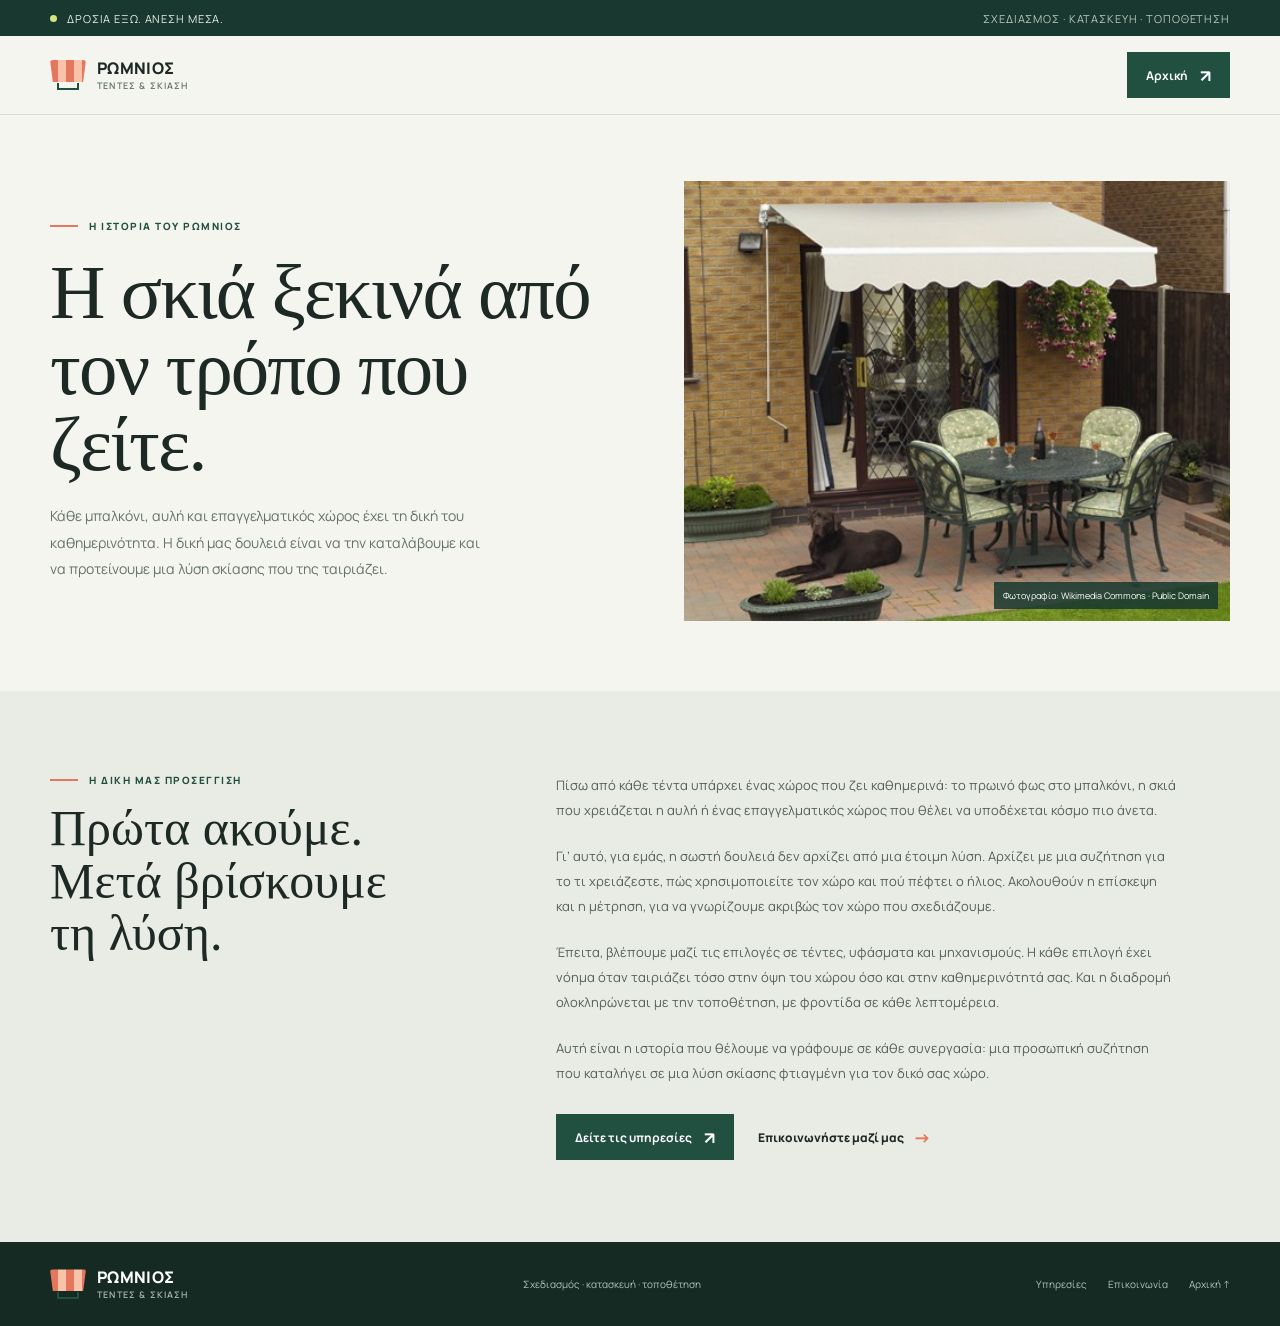
==== about.html @ ccb8da4e "commit" ====
<!doctype html>
<html lang="el">
<head>
  <meta charset="utf-8">
  <meta name="viewport" content="width=device-width, initial-scale=1">
  <meta name="theme-color" content="#f4f5ef">
  <meta name="description" content="Η ιστορία και η προσέγγιση του ΡΩΜΝΙΟΣ στις τέντες και τις λύσεις σκίασης.">
  <title>Η ιστορία μας | ΡΩΜΝΙΟΣ Τέντες &amp; Σκίαση</title>
  <link rel="preconnect" href="https://fonts.googleapis.com">
  <link rel="preconnect" href="https://fonts.gstatic.com" crossorigin>
  <link href="https://fonts.googleapis.com/css2?family=DM+Sans:wght@400;500;600;700&family=Manrope:wght@400;500;600;700;800&display=swap" rel="stylesheet">
  <link rel="stylesheet" href="style.css">
</head>
<body>
  <div class="topline">
    <div class="wrap topline-inner">
      <span class="topline-note">Δροσιά έξω. Άνεση μέσα.</span>
      <span>Σχεδιασμός · κατασκευή · τοποθέτηση</span>
    </div>
  </div>
  <header class="header">
    <div class="wrap nav">
      <a class="brand" href="index.html#arxi" aria-label="Σκιά, επιστροφή στην αρχική">
        <span class="brand-mark" aria-hidden="true"></span>
        <span class="brand-name">ΡΩΜΝΙΟΣ<small>ΤΕΝΤΕΣ &amp; ΣΚΙΑΣΗ</small></span>
      </a>
      <a class="nav-cta" href="index.html">Αρχική <span class="button-arrow" aria-hidden="true">↗</span></a>
    </div>
  </header>

  <main>
    <section class="story-hero">
      <div class="wrap story-hero-grid">
        <div class="story-intro">
          <div class="eyebrow">Η ιστορία του ΡΩΜΝΙΟΣ</div>
          <h1>Η σκιά ξεκινά από τον τρόπο που ζείτε.</h1>
          <p class="story-lead">Κάθε μπαλκόνι, αυλή και επαγγελματικός χώρος έχει τη δική του καθημερινότητα. Η δική μας δουλειά είναι να την καταλάβουμε και να προτείνουμε μια λύση σκίασης που της ταιριάζει.</p>
        </div>
        <figure class="story-visual">
          <img class="story-image" src="awning-patio.jpg" alt="Λευκή υφασμάτινη τέντα σκιάζει μια αυλή με τραπέζι και καθίσματα" fetchpriority="high">
          <figcaption class="story-photo-credit"><a href="https://commons.wikimedia.org/wiki/File:Ivoryawningl.jpg" target="_blank" rel="noopener noreferrer">Φωτογραφία: Wikimedia Commons · Public Domain</a></figcaption>
        </figure>
      </div>
    </section>

    <section class="story-body">
      <div class="wrap story-body-grid">
        <div class="story-heading">
          <div class="eyebrow">Η δική μας προσέγγιση</div>
          <h2>Πρώτα ακούμε. Μετά βρίσκουμε τη λύση.</h2>
        </div>
        <div class="story-copy">
          <p>Πίσω από κάθε τέντα υπάρχει ένας χώρος που ζει καθημερινά: το πρωινό φως στο μπαλκόνι, η σκιά που χρειάζεται η αυλή ή ένας επαγγελματικός χώρος που θέλει να υποδέχεται κόσμο πιο άνετα.</p>
          <p>Γι’ αυτό, για εμάς, η σωστή δουλειά δεν αρχίζει από μια έτοιμη λύση. Αρχίζει με μια συζήτηση για το τι χρειάζεστε, πώς χρησιμοποιείτε τον χώρο και πού πέφτει ο ήλιος. Ακολουθούν η επίσκεψη και η μέτρηση, για να γνωρίζουμε ακριβώς τον χώρο που σχεδιάζουμε.</p>
          <p>Έπειτα, βλέπουμε μαζί τις επιλογές σε τέντες, υφάσματα και μηχανισμούς. Η κάθε επιλογή έχει νόημα όταν ταιριάζει τόσο στην όψη του χώρου όσο και στην καθημερινότητά σας. Και η διαδρομή ολοκληρώνεται με την τοποθέτηση, με φροντίδα σε κάθε λεπτομέρεια.</p>
          <p>Αυτή είναι η ιστορία που θέλουμε να γράφουμε σε κάθε συνεργασία: μια προσωπική συζήτηση που καταλήγει σε μια λύση σκίασης φτιαγμένη για τον δικό σας χώρο.</p>
          <div class="story-actions">
            <a class="button" href="index.html#ypiresies">Δείτε τις υπηρεσίες <span class="button-arrow" aria-hidden="true">↗</span></a>
            <a class="text-link" href="index.html#epikoinonia">Επικοινωνήστε μαζί μας <span aria-hidden="true">→</span></a>
          </div>
        </div>
      </div>
    </section>
  </main>

  <footer class="footer">
    <div class="wrap footer-inner">
      <a class="brand" href="index.html#arxi" aria-label="Σκιά, επιστροφή στην αρχική">
        <span class="brand-mark" aria-hidden="true"></span>
        <span class="brand-name">ΡΩΜΝΙΟΣ<small>ΤΕΝΤΕΣ &amp; ΣΚΙΑΣΗ</small></span>
      </a>
      <span>Σχεδιασμός · κατασκευή · τοποθέτηση</span>
      <div class="footer-links"><a href="index.html#ypiresies">Υπηρεσίες</a><a href="index.html#epikoinonia">Επικοινωνία</a><a href="index.html#arxi">Αρχική ↑</a></div>
    </div>
  </footer>
</body>
</html>
---- style.css ----
:root {
      color-scheme: light;
      --ink: #1d2925;
      --muted: #65716a;
      --paper: #f4f5ef;
      --white: #fffefa;
      --green: #214f40;
      --green-dark: #19382f;
      --lime: #d3e67e;
      --coral: #e4775d;
      --line: #d9ded5;
      --serif: Georgia, "Times New Roman", serif;
      --sans: "Manrope", "DM Sans", sans-serif;
    }

    *, *::before, *::after { box-sizing: border-box; }
    html { scroll-behavior: smooth; }
    body {
      margin: 0;
      background: var(--paper);
      color: var(--ink);
      font-family: var(--sans);
      -webkit-font-smoothing: antialiased;
    }
    a { color: inherit; text-decoration: none; }
    button, input, select, textarea { font: inherit; }
    button, a { -webkit-tap-highlight-color: transparent; }
    img { display: block; max-width: 100%; }
    .wrap { width: min(1180px, calc(100% - 64px)); margin-inline: auto; }

    .topline {
      background: var(--green-dark);
      color: #e9eee7;
      font-size: 11px;
      letter-spacing: .08em;
      text-transform: uppercase;
    }
    .topline-inner { min-height: 36px; display: flex; align-items: center; justify-content: space-between; gap: 16px; }
    .topline-note { display: flex; align-items: center; gap: 10px; }
    .topline-note::before { content: ""; width: 7px; height: 7px; border-radius: 50%; background: var(--lime); }
    .topline span:last-child { color: #b7c8bc; }

    .header { border-bottom: 1px solid var(--line); }
    .nav { min-height: 78px; display: flex; align-items: center; justify-content: space-between; gap: 32px; }
    .brand { display: inline-flex; align-items: center; gap: 11px; flex: 0 0 auto; }
    .brand-mark { width: 36px; height: 30px; position: relative; display: inline-block; }
    .brand-mark::before {
      content: ""; position: absolute; inset: 0 0 8px; border-radius: 3px 3px 0 0;
      background: repeating-linear-gradient(90deg, var(--coral) 0 8px, #f8c3a9 8px 16px);
      clip-path: polygon(0 0, 100% 0, 92% 100%, 8% 100%);
    }
    .brand-mark::after { content: ""; position: absolute; bottom: 0; left: 7px; right: 7px; height: 7px; border: 2px solid var(--green); border-top: 0; }
    .brand-name { font-size: 16px; line-height: 1; font-weight: 800; letter-spacing: .02em; }
    .brand-name small { display: block; margin-top: 5px; font-size: 9px; font-weight: 600; letter-spacing: .13em; color: var(--muted); }
    .nav-links { display: flex; align-items: center; gap: 32px; font-size: 12px; font-weight: 700; }
    .nav-links a:not(.nav-cta) { transition: color .2s ease; }
    .nav-links a:not(.nav-cta):hover { color: var(--coral); }
    .nav-cta, .button {
      min-height: 46px; display: inline-flex; align-items: center; justify-content: center; gap: 12px;
      padding: 0 19px; border: 0; background: var(--green); color: white; font-size: 12px; font-weight: 700;
      transition: background .2s ease, transform .2s ease;
    }
    .nav-cta:hover, .button:hover { background: var(--green-dark); transform: translateY(-2px); }
    .button-arrow { font-size: 17px; line-height: 1; }
    .menu-toggle { display: none; width: 44px; height: 44px; border: 1px solid var(--line); background: transparent; color: var(--ink); cursor: pointer; }

    .hero { padding: 66px 0 58px; overflow: hidden; }
    .hero-grid { display: grid; grid-template-columns: .92fr 1.08fr; align-items: center; gap: clamp(42px, 7vw, 94px); }
    .eyebrow { display: flex; align-items: center; gap: 11px; color: var(--green); font-size: 10px; line-height: 1.4; font-weight: 800; letter-spacing: .15em; text-transform: uppercase; }
    .eyebrow::before { content: ""; width: 28px; height: 2px; background: var(--coral); }
    h1, h2, h3, p { margin-top: 0; }
    h1 { max-width: 570px; margin: 22px 0 20px; font-family: var(--serif); font-size: clamp(48px, 6vw, 78px); line-height: .99; font-weight: 400; letter-spacing: -.025em; }
    h1 em { color: var(--green); font-weight: 400; }
    .hero-copy { max-width: 430px; margin-bottom: 28px; color: var(--muted); font-size: 14px; line-height: 1.9; }
    .hero-actions { display: flex; align-items: center; gap: 23px; flex-wrap: wrap; }
    .text-link { display: inline-flex; align-items: center; gap: 9px; font-size: 12px; font-weight: 800; }
    .text-link span { color: var(--coral); font-size: 18px; transition: transform .2s ease; }
    .text-link:hover span { transform: translateX(4px); }
    .hero-note { display: flex; gap: 11px; align-items: center; margin-top: 35px; color: var(--muted); font-size: 10px; line-height: 1.5; }
    .hero-note strong { color: var(--ink); font-size: 11px; }
    .hero-note-mark { width: 30px; height: 30px; display: grid; place-items: center; background: var(--lime); color: var(--green-dark); font-size: 16px; }
    .hero-visual { position: relative; min-width: 0; }
    .hero-photo { width: 100%; height: clamp(390px, 48vw, 570px); object-fit: cover; object-position: center; }
    .hero-stamp {
      position: absolute; top: 28px; left: -28px; width: 98px; height: 98px; display: grid; place-items: center;
      border: 1px solid rgba(255,255,255,.55); border-radius: 50%; background: var(--lime); color: var(--green-dark);
      text-align: center; font-size: 9px; line-height: 1.5; font-weight: 800; letter-spacing: .1em; transform: rotate(-10deg);
    }
    .photo-caption { position: absolute; bottom: 18px; left: 18px; background: var(--white); padding: 12px 15px; font-size: 10px; font-weight: 700; }
    .photo-caption span { color: var(--coral); margin-right: 7px; }
    .image-credit, .story-photo-credit { position: absolute; right: 12px; bottom: 12px; max-width: calc(100% - 24px); padding: 7px 9px; background: rgba(25, 56, 47, .86); color: white; font-size: 9px; line-height: 1.5; }
    .image-credit a, .story-photo-credit a { color: inherit; }
    .image-credit a:hover, .story-photo-credit a:hover { text-decoration: underline; }

    .service-ribbon { background: var(--green); color: white; }
    .ribbon-grid { display: grid; grid-template-columns: repeat(3, 1fr); }
    .ribbon-item { min-height: 91px; display: flex; align-items: center; gap: 16px; padding: 18px 28px; border-right: 1px solid rgba(255,255,255,.18); }
    .ribbon-item:first-child { padding-left: 0; }
    .ribbon-item:last-child { border-right: 0; }
    .ribbon-number { color: var(--lime); font-family: var(--serif); font-size: 24px; }
    .ribbon-item strong { display: block; font-size: 12px; }
    .ribbon-item small { display: block; margin-top: 4px; color: #c1d0c8; font-size: 10px; }

    .section { padding: 104px 0; }
    .section-heading { display: flex; align-items: end; justify-content: space-between; gap: 30px; margin-bottom: 42px; }
    .section-heading h2 { max-width: 540px; margin: 14px 0 0; font-family: var(--serif); font-size: clamp(38px, 4vw, 54px); line-height: 1.04; font-weight: 400; letter-spacing: -.02em; }
    .section-intro { max-width: 340px; margin: 0 0 3px; color: var(--muted); font-size: 12px; line-height: 1.8; }
    .services-list { display: grid; grid-template-columns: repeat(2, 1fr); border-top: 1px solid var(--line); }
    .service { min-height: 218px; padding: 24px 28px 22px 0; border-bottom: 1px solid var(--line); }
    .service + .service { padding-left: 28px; border-left: 1px solid var(--line); }
    .service-number { color: var(--coral); font-family: var(--serif); font-size: 15px; }
    .service h3 { margin: 33px 0 10px; font-size: 17px; line-height: 1.3; }
    .service p { max-width: 295px; margin: 0; color: var(--muted); font-size: 11px; line-height: 1.8; }

    .about-section { padding: 88px 0; border-top: 1px solid var(--line); border-bottom: 1px solid var(--line); background: #e9ece4; }
    .about-grid { display: grid; grid-template-columns: 1fr 1fr; gap: clamp(40px, 8vw, 110px); align-items: center; }
    .about-heading h2 { max-width: 500px; margin: 17px 0 0; font-family: var(--serif); font-size: clamp(38px, 4.3vw, 56px); line-height: 1.04; font-weight: 400; letter-spacing: -.02em; }
    .about-copy p { max-width: 480px; color: var(--muted); font-size: 12px; line-height: 1.9; }
    .about-copy p:last-of-type { margin-bottom: 23px; }

    .story-hero { padding: 66px 0 0; }
    .story-hero-grid { display: grid; grid-template-columns: 1fr 1fr; align-items: center; gap: clamp(40px, 7vw, 88px); }
    .story-intro h1 { max-width: 580px; }
    .story-lead { max-width: 440px; margin: 0; color: var(--muted); font-size: 14px; line-height: 1.9; }
    .story-visual { position: relative; margin: 0; }
    .story-image { width: 100%; height: 440px; object-fit: cover; }
    .story-body { margin-top: 70px; padding: 82px 0; background: #e9ece4; }
    .story-body-grid { display: grid; grid-template-columns: .75fr 1.25fr; gap: clamp(40px, 8vw, 112px); }
    .story-heading h2 { max-width: 340px; margin: 15px 0 0; font-family: var(--serif); font-size: clamp(36px, 4vw, 50px); line-height: 1.05; font-weight: 400; }
    .story-copy { max-width: 620px; }
    .story-copy p { margin-bottom: 20px; color: #536159; font-size: 13px; line-height: 1.95; }
    .story-actions { display: flex; flex-wrap: wrap; align-items: center; gap: 24px; margin-top: 28px; }

    .feature { display: grid; grid-template-columns: 1fr; background: #e5e9df; }
    .feature-copy { display: flex; flex-direction: column; justify-content: center; align-items: flex-start; padding: clamp(40px, 7vw, 88px); }
    .feature-copy h2 { max-width: 460px; margin: 17px 0; font-family: var(--serif); font-size: clamp(39px, 4.3vw, 58px); line-height: 1.03; font-weight: 400; letter-spacing: -.02em; }
    .feature-copy p { max-width: 400px; margin: 0 0 24px; color: #5f6b62; font-size: 12px; line-height: 1.9; }
    .feature-points { display: grid; gap: 12px; margin: 0 0 27px; padding: 0; list-style: none; font-size: 11px; font-weight: 700; }
    .feature-points li { display: flex; align-items: center; gap: 10px; }
    .feature-points li::before { content: "+"; width: 19px; height: 19px; display: grid; place-items: center; background: var(--lime); color: var(--green-dark); font-size: 13px; }

    .quote-section { background: var(--green-dark); color: white; }
    .quote-grid { display: grid; grid-template-columns: .85fr 1.15fr; gap: 80px; align-items: start; }
    .quote-copy { position: sticky; top: 40px; }
    .quote-copy .eyebrow { color: var(--lime); }
    .quote-copy h2 { max-width: 430px; margin: 19px 0; font-family: var(--serif); font-size: clamp(42px, 5vw, 64px); line-height: 1; font-weight: 400; letter-spacing: -.02em; }
    .quote-copy p { max-width: 350px; margin: 0; color: #c1d0c8; font-size: 12px; line-height: 1.9; }
    .quote-form { display: grid; grid-template-columns: 1fr 1fr; column-gap: 18px; row-gap: 22px; }
    .field { display: grid; gap: 9px; }
    .field-wide { grid-column: 1 / -1; }
    .field label { color: #dbe4dc; font-size: 10px; font-weight: 700; }
    .field input, .field select, .field textarea { width: 100%; min-height: 46px; border: 1px solid #53695d; border-radius: 0; background: transparent; color: white; padding: 12px 13px; outline: none; font-size: 12px; }
    .field input::placeholder, .field textarea::placeholder { color: #9eafa3; }
    .field select { color: #dbe4dc; }
    .field select option { color: var(--ink); }
    .field input:focus, .field select:focus, .field textarea:focus { border-color: var(--lime); }
    .field textarea { min-height: 105px; resize: vertical; }
    .form-bottom { grid-column: 1 / -1; display: flex; align-items: center; justify-content: space-between; gap: 18px; }
    .form-bottom small { max-width: 260px; color: #aebfb2; font-size: 9px; line-height: 1.6; }
    .form-bottom .button { background: var(--lime); color: var(--green-dark); cursor: pointer; }
    .form-bottom .button:hover { background: #e4f29e; }
    .form-status { grid-column: 1 / -1; min-height: 18px; color: var(--lime); font-size: 11px; }

    .footer { padding: 27px 0; background: #142a23; color: #b6c4ba; }
    .footer-inner { display: flex; align-items: center; justify-content: space-between; gap: 22px; font-size: 10px; }
    .footer .brand-name { color: white; }
    .footer .brand-name small { color: #a8b8ac; }
    .footer-links { display: flex; gap: 21px; }
    .footer a:hover { color: white; }

    @media (max-width: 820px) {
      .wrap { width: min(100% - 40px, 650px); }
      .nav { min-height: 70px; }
      .menu-toggle { display: grid; place-items: center; }
      .nav-links {
        position: absolute; z-index: 4; top: 106px; left: 0; right: 0; display: none; align-items: stretch;
        flex-direction: column; gap: 0; padding: 10px 20px 20px; border-bottom: 1px solid var(--line); background: var(--paper);
      }
      .nav-links.is-open { display: flex; }
      .nav-links a:not(.nav-cta) { padding: 13px 0; border-bottom: 1px solid var(--line); }
      .nav-cta { margin-top: 14px; }
      .hero { padding: 48px 0 43px; }
      .hero-grid { grid-template-columns: 1fr; gap: 38px; }
      .hero-copy { max-width: 500px; }
      .hero-photo { height: min(76vw, 480px); }
      .hero-stamp { left: auto; right: -9px; top: -25px; width: 84px; height: 84px; }
      .ribbon-item { padding: 16px 14px; gap: 10px; }
      .ribbon-number { font-size: 20px; }
      .ribbon-item strong { font-size: 10px; }
      .ribbon-item small { font-size: 9px; }
      .section { padding: 75px 0; }
      .section-heading { align-items: flex-start; flex-direction: column; gap: 16px; }
      .about-section { padding: 65px 0; }
      .about-grid { grid-template-columns: 1fr; gap: 22px; }
      .story-hero { padding-top: 45px; }
      .story-hero-grid { grid-template-columns: 1fr; gap: 30px; }
      .story-image { height: min(76vw, 430px); }
      .story-body { margin-top: 50px; padding: 58px 0; }
      .story-body-grid { grid-template-columns: 1fr; gap: 25px; }
      .feature { grid-template-columns: 1fr; }
      .feature-copy { padding: 48px 30px; }
      .quote-grid { grid-template-columns: 1fr; gap: 40px; }
      .quote-copy { position: static; }
    }
    @media (max-width: 540px) {
      .wrap { width: calc(100% - 36px); }
      .topline { font-size: 9px; }
      .topline-inner { min-height: 32px; }
      .topline span:last-child { display: none; }
      .nav-links { top: 102px; }
      h1 { font-size: clamp(47px, 13vw, 64px); }
      .hero-actions { gap: 17px; }
      .hero-photo { height: 104vw; max-height: 450px; }
      .ribbon-grid { grid-template-columns: 1fr; padding: 5px 0; }
      .ribbon-item, .ribbon-item:first-child { min-height: 68px; padding: 10px 0; border-right: 0; border-bottom: 1px solid rgba(255,255,255,.18); }
      .ribbon-item:last-child { border-bottom: 0; }
      .ribbon-number { width: 24px; }
      .services-list { grid-template-columns: 1fr; }
      .service { min-height: 0; padding: 22px 0; }
      .service + .service { padding-left: 0; border-left: 0; }
      .service h3 { margin-top: 17px; }
      .feature-copy { padding: 40px 22px; }
      .quote-form { grid-template-columns: 1fr; }
      .field-wide, .form-bottom, .form-status { grid-column: auto; }
      .form-bottom { align-items: flex-start; flex-direction: column; }
      .footer-inner { align-items: flex-start; flex-direction: column; }
      .footer-links { flex-wrap: wrap; gap: 14px; }
    }
    @media (prefers-reduced-motion: reduce) {
      *, *::before, *::after { scroll-behavior: auto !important; transition-duration: .01ms !important; }
    }
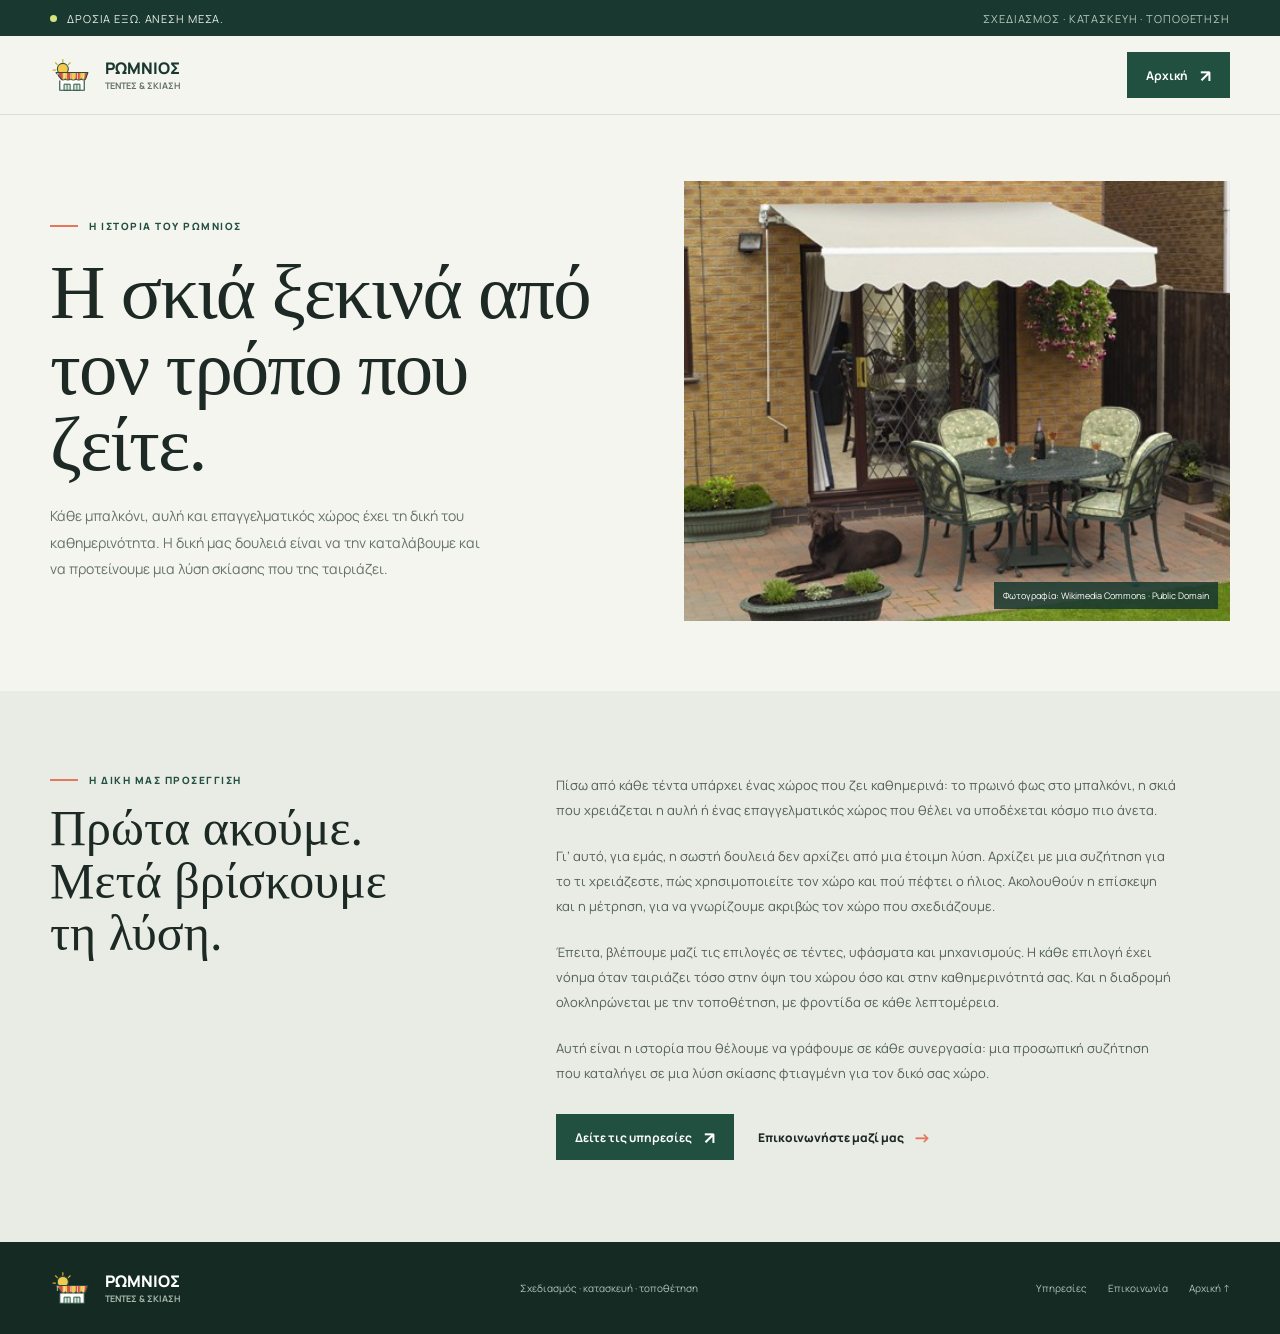
==== commit 6b2dcdc2: "commit" ====
--- a/about.html
+++ b/about.html
@@ -20,8 +20,8 @@
   </div>
   <header class="header">
     <div class="wrap nav">
-      <a class="brand" href="index.html#arxi" aria-label="Σκιά, επιστροφή στην αρχική">
-        <span class="brand-mark" aria-hidden="true"></span>
+      <a class="brand" href="index.html#arxi" aria-label="Ρωμνιός, επιστροφή στην αρχική">
+        <img class="brand-mark" src="logo-mark.svg" alt="" aria-hidden="true">
         <span class="brand-name">ΡΩΜΝΙΟΣ<small>ΤΕΝΤΕΣ &amp; ΣΚΙΑΣΗ</small></span>
       </a>
       <a class="nav-cta" href="index.html">Αρχική <span class="button-arrow" aria-hidden="true">↗</span></a>
@@ -65,8 +65,8 @@
 
   <footer class="footer">
     <div class="wrap footer-inner">
-      <a class="brand" href="index.html#arxi" aria-label="Σκιά, επιστροφή στην αρχική">
-        <span class="brand-mark" aria-hidden="true"></span>
+      <a class="brand" href="index.html#arxi" aria-label="Ρωμνιός, επιστροφή στην αρχική">
+        <img class="brand-mark" src="logo-mark.svg" alt="" aria-hidden="true">
         <span class="brand-name">ΡΩΜΝΙΟΣ<small>ΤΕΝΤΕΣ &amp; ΣΚΙΑΣΗ</small></span>
       </a>
       <span>Σχεδιασμός · κατασκευή · τοποθέτηση</span>
--- a/style.css
+++ b/style.css
@@ -43,15 +43,9 @@
     .header { border-bottom: 1px solid var(--line); }
     .nav { min-height: 78px; display: flex; align-items: center; justify-content: space-between; gap: 32px; }
     .brand { display: inline-flex; align-items: center; gap: 11px; flex: 0 0 auto; }
-    .brand-mark { width: 36px; height: 30px; position: relative; display: inline-block; }
-    .brand-mark::before {
-      content: ""; position: absolute; inset: 0 0 8px; border-radius: 3px 3px 0 0;
-      background: repeating-linear-gradient(90deg, var(--coral) 0 8px, #f8c3a9 8px 16px);
-      clip-path: polygon(0 0, 100% 0, 92% 100%, 8% 100%);
-    }
-    .brand-mark::after { content: ""; position: absolute; bottom: 0; left: 7px; right: 7px; height: 7px; border: 2px solid var(--green); border-top: 0; }
-    .brand-name { font-size: 16px; line-height: 1; font-weight: 800; letter-spacing: .02em; }
-    .brand-name small { display: block; margin-top: 5px; font-size: 9px; font-weight: 600; letter-spacing: .13em; color: var(--muted); }
+    .brand-mark { width: 44px; height: 38px; display: block; flex: 0 0 auto; }
+    .brand-name { color: var(--green-dark); font-size: 16px; line-height: 1; font-weight: 800; letter-spacing: 0; }
+    .brand-name small { display: block; margin-top: 5px; color: var(--muted); font-size: 9px; font-weight: 700; letter-spacing: 0; }
     .nav-links { display: flex; align-items: center; gap: 32px; font-size: 12px; font-weight: 700; }
     .nav-links a:not(.nav-cta) { transition: color .2s ease; }
     .nav-links a:not(.nav-cta):hover { color: var(--coral); }
@@ -131,7 +125,9 @@
     .story-copy p { margin-bottom: 20px; color: #536159; font-size: 13px; line-height: 1.95; }
     .story-actions { display: flex; flex-wrap: wrap; align-items: center; gap: 24px; margin-top: 28px; }
 
-    .feature { display: grid; grid-template-columns: 1fr; background: #e5e9df; }
+    .feature { display: grid; grid-template-columns: 1fr 1fr; min-height: 510px; background: #e5e9df; }
+    .feature-visual { position: relative; min-height: 100%; }
+    .feature-image { width: 100%; height: 100%; object-fit: cover; }
     .feature-copy { display: flex; flex-direction: column; justify-content: center; align-items: flex-start; padding: clamp(40px, 7vw, 88px); }
     .feature-copy h2 { max-width: 460px; margin: 17px 0; font-family: var(--serif); font-size: clamp(39px, 4.3vw, 58px); line-height: 1.03; font-weight: 400; letter-spacing: -.02em; }
     .feature-copy p { max-width: 400px; margin: 0 0 24px; color: #5f6b62; font-size: 12px; line-height: 1.9; }
@@ -198,6 +194,7 @@
       .story-body { margin-top: 50px; padding: 58px 0; }
       .story-body-grid { grid-template-columns: 1fr; gap: 25px; }
       .feature { grid-template-columns: 1fr; }
+      .feature-image { height: 360px; }
       .feature-copy { padding: 48px 30px; }
       .quote-grid { grid-template-columns: 1fr; gap: 40px; }
       .quote-copy { position: static; }
@@ -219,6 +216,7 @@
       .service { min-height: 0; padding: 22px 0; }
       .service + .service { padding-left: 0; border-left: 0; }
       .service h3 { margin-top: 17px; }
+      .feature-image { height: 280px; }
       .feature-copy { padding: 40px 22px; }
       .quote-form { grid-template-columns: 1fr; }
       .field-wide, .form-bottom, .form-status { grid-column: auto; }
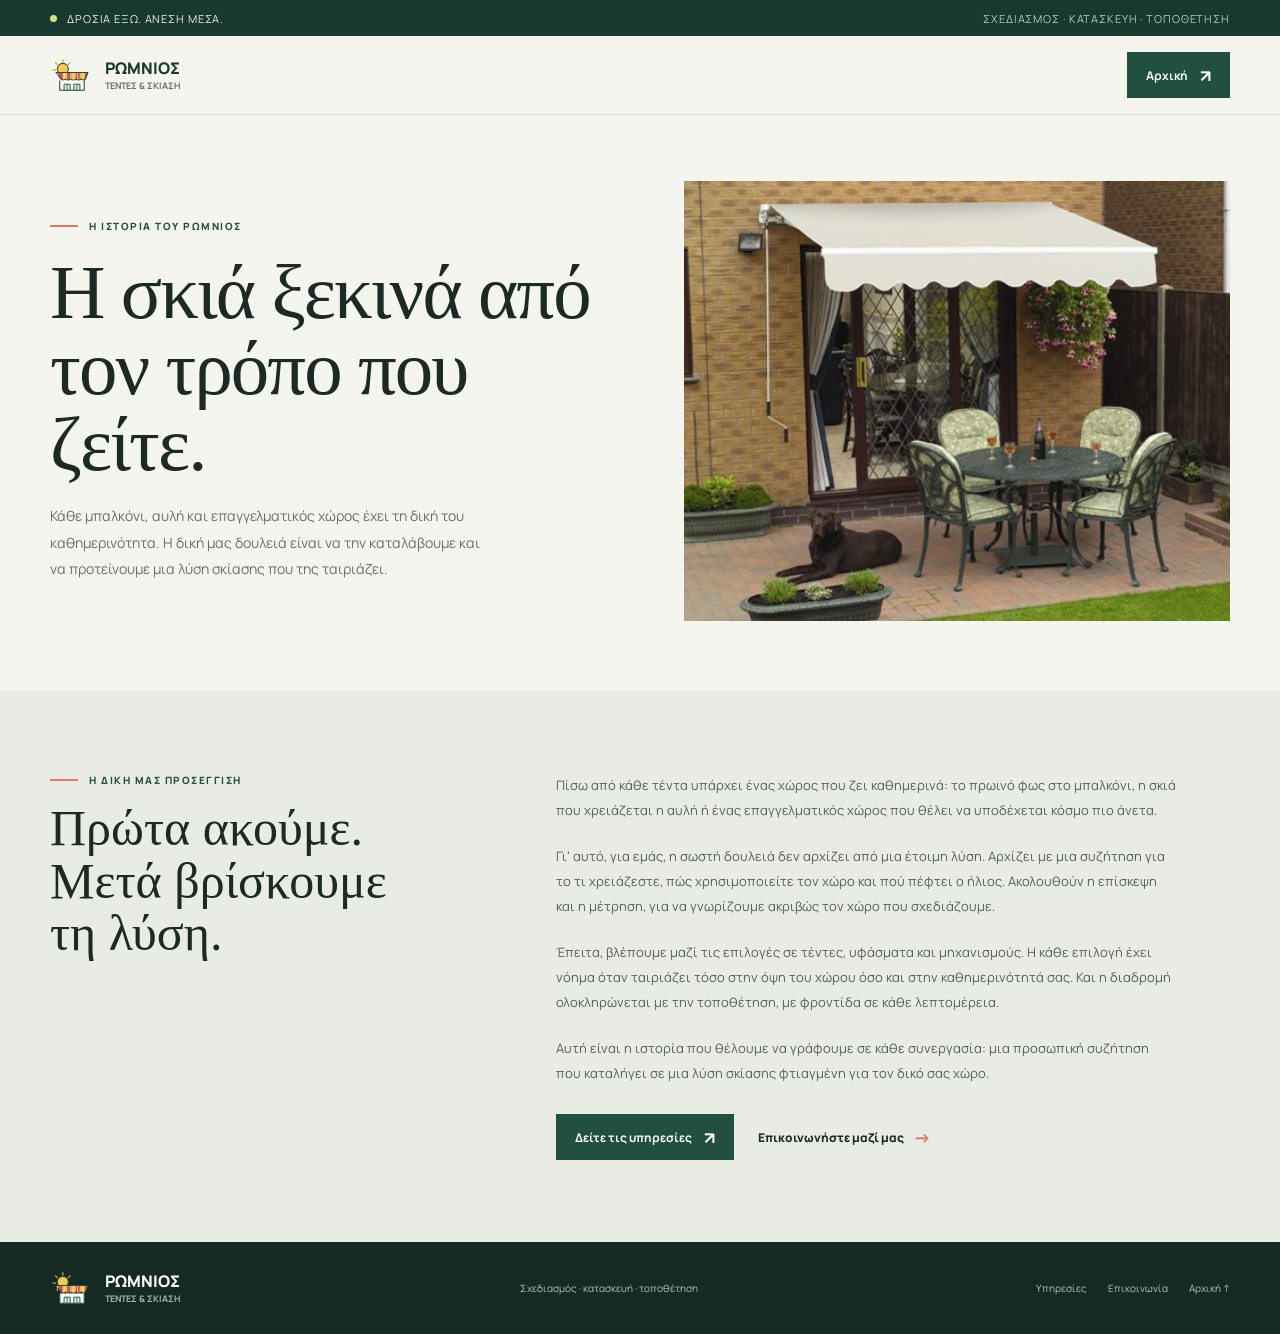
==== commit ab7c6030: "commit" ====
--- a/about.html
+++ b/about.html
@@ -38,7 +38,6 @@
         </div>
         <figure class="story-visual">
           <img class="story-image" src="awning-patio.jpg" alt="Λευκή υφασμάτινη τέντα σκιάζει μια αυλή με τραπέζι και καθίσματα" fetchpriority="high">
-          <figcaption class="story-photo-credit"><a href="https://commons.wikimedia.org/wiki/File:Ivoryawningl.jpg" target="_blank" rel="noopener noreferrer">Φωτογραφία: Wikimedia Commons · Public Domain</a></figcaption>
         </figure>
       </div>
     </section>
--- a/style.css
+++ b/style.css
@@ -82,9 +82,6 @@
     }
     .photo-caption { position: absolute; bottom: 18px; left: 18px; background: var(--white); padding: 12px 15px; font-size: 10px; font-weight: 700; }
     .photo-caption span { color: var(--coral); margin-right: 7px; }
-    .image-credit, .story-photo-credit { position: absolute; right: 12px; bottom: 12px; max-width: calc(100% - 24px); padding: 7px 9px; background: rgba(25, 56, 47, .86); color: white; font-size: 9px; line-height: 1.5; }
-    .image-credit a, .story-photo-credit a { color: inherit; }
-    .image-credit a:hover, .story-photo-credit a:hover { text-decoration: underline; }
 
     .service-ribbon { background: var(--green); color: white; }
     .ribbon-grid { display: grid; grid-template-columns: repeat(3, 1fr); }
@@ -159,6 +156,8 @@
 
     .footer { padding: 27px 0; background: #142a23; color: #b6c4ba; }
     .footer-inner { display: flex; align-items: center; justify-content: space-between; gap: 22px; font-size: 10px; }
+    .footer-credit { display: block; margin-top: 5px; color: #b6c4ba; font-size: 9px; }
+    .footer-credit a { text-decoration: underline; text-underline-offset: 2px; }
     .footer .brand-name { color: white; }
     .footer .brand-name small { color: #a8b8ac; }
     .footer-links { display: flex; gap: 21px; }
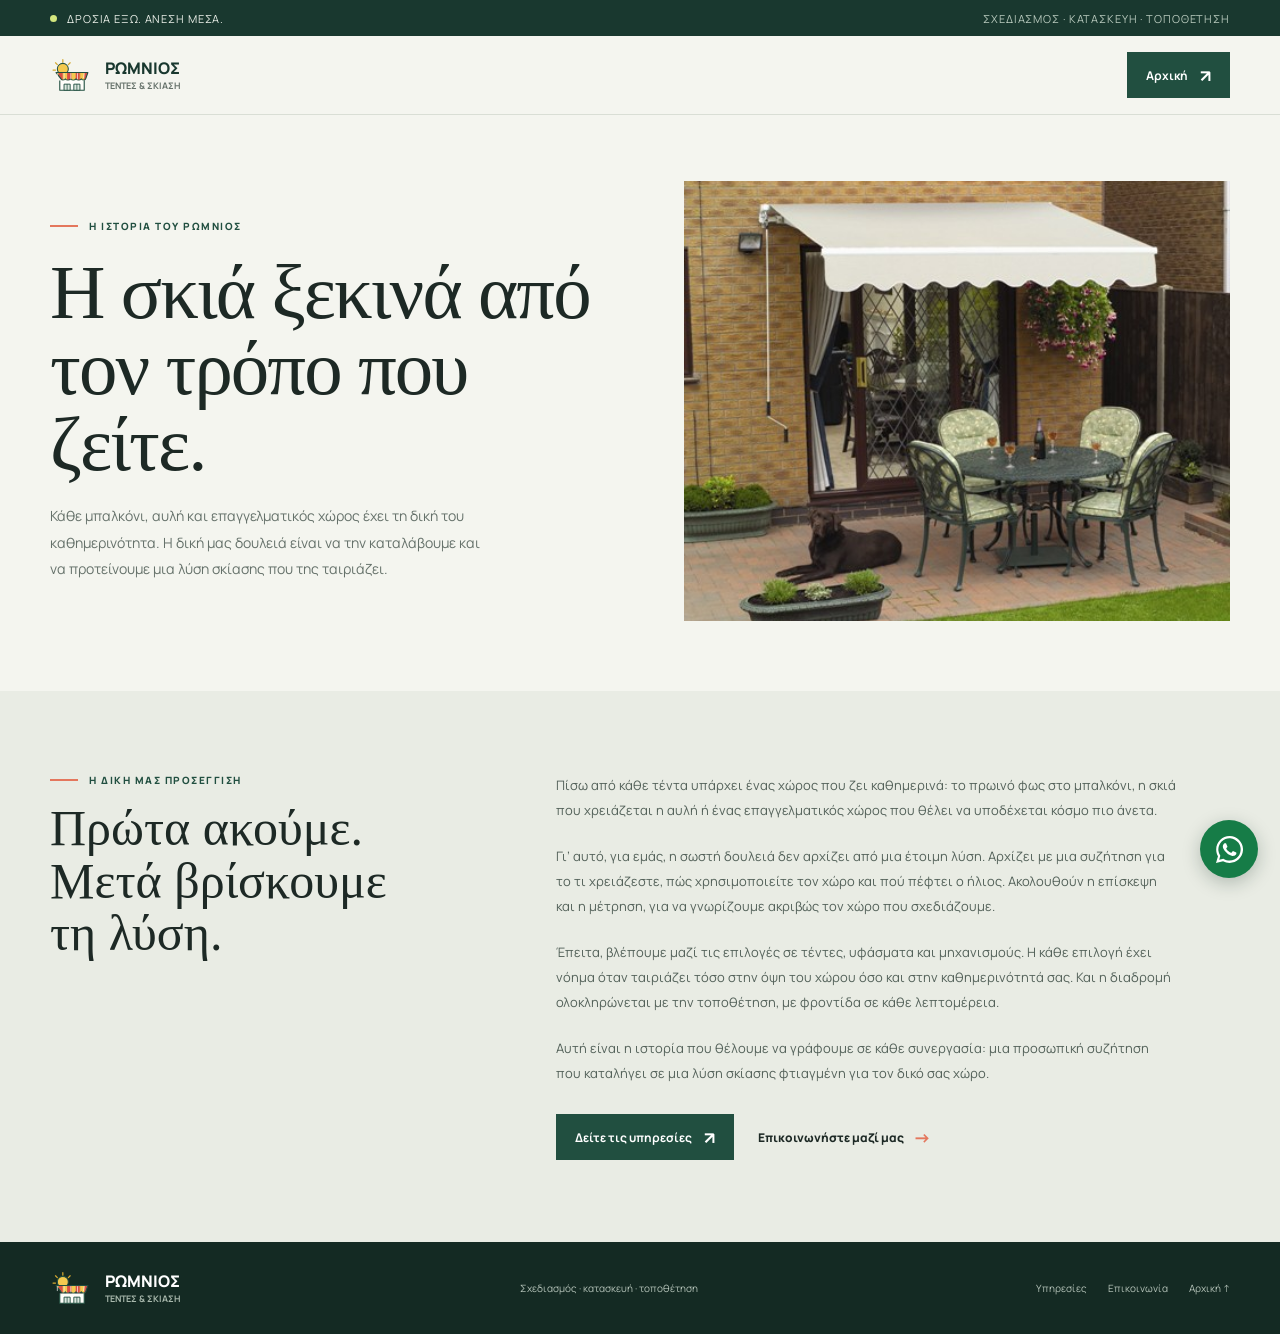
==== commit 495e5e02: "commit" ====
--- a/about.html
+++ b/about.html
@@ -72,5 +72,9 @@
       <div class="footer-links"><a href="index.html#ypiresies">Υπηρεσίες</a><a href="index.html#epikoinonia">Επικοινωνία</a><a href="index.html#arxi">Αρχική ↑</a></div>
     </div>
   </footer>
+  <a class="whatsapp-button" href="index.html#epikoinonia" aria-label="Στείλτε μήνυμα στο WhatsApp" title="WhatsApp">
+    <svg viewBox="0 0 24 24" aria-hidden="true"><path fill="currentColor" d="M20.52 3.48A11.84 11.84 0 0 0 12.09 0C5.52 0 .17 5.35.17 11.92c0 2.1.55 4.16 1.6 5.98L0 24l6.24-1.64a11.9 11.9 0 0 0 5.85 1.53h.01c6.57 0 11.92-5.35 11.92-11.92 0-3.18-1.24-6.17-3.5-8.49ZM12.1 21.86c-1.82 0-3.61-.49-5.17-1.41l-.37-.22-3.7.97.99-3.61-.24-.37a9.9 9.9 0 1 1 8.49 4.64Zm5.43-7.42c-.3-.15-1.76-.87-2.03-.97-.27-.1-.47-.15-.67.15-.2.3-.77.97-.94 1.17-.18.2-.35.22-.65.07-.3-.15-1.25-.46-2.39-1.47-.88-.79-1.48-1.76-1.65-2.06-.18-.3-.02-.46.13-.61.13-.13.3-.35.45-.52.15-.18.2-.3.3-.5.1-.2.05-.37-.03-.52-.07-.15-.67-1.61-.91-2.21-.24-.58-.49-.5-.67-.51h-.57c-.2 0-.52.07-.79.37-.27.3-1.04 1.02-1.04 2.48s1.06 2.88 1.21 3.08c.15.2 2.1 3.2 5.08 4.49.71.3 1.26.49 1.69.62.71.23 1.36.2 1.87.12.57-.08 1.76-.72 2.01-1.41.25-.7.25-1.29.17-1.42-.07-.12-.27-.2-.57-.35Z"/></svg>
+  </a>
+  <script src="script.js" defer></script>
 </body>
 </html>
--- a/style.css
+++ b/style.css
@@ -162,6 +162,10 @@
     .footer .brand-name small { color: #a8b8ac; }
     .footer-links { display: flex; gap: 21px; }
     .footer a:hover { color: white; }
+    .whatsapp-button { position: fixed; z-index: 20; right: 22px; bottom: 22px; width: 58px; aspect-ratio: 1; display: grid; place-items: center; border-radius: 50%; background: #167c47; color: white; box-shadow: 0 5px 18px rgba(15, 42, 30, .25); transition: background .2s ease, transform .2s ease; }
+    .whatsapp-button svg { width: 27px; height: 27px; }
+    .whatsapp-button:hover { background: #105f36; transform: translateY(-2px); }
+    .whatsapp-button:focus-visible { outline: 3px solid var(--lime); outline-offset: 3px; }
 
     @media (max-width: 820px) {
       .wrap { width: min(100% - 40px, 650px); }
@@ -217,6 +221,7 @@
       .service h3 { margin-top: 17px; }
       .feature-image { height: 280px; }
       .feature-copy { padding: 40px 22px; }
+      .whatsapp-button { right: 16px; bottom: 16px; width: 54px; }
       .quote-form { grid-template-columns: 1fr; }
       .field-wide, .form-bottom, .form-status { grid-column: auto; }
       .form-bottom { align-items: flex-start; flex-direction: column; }
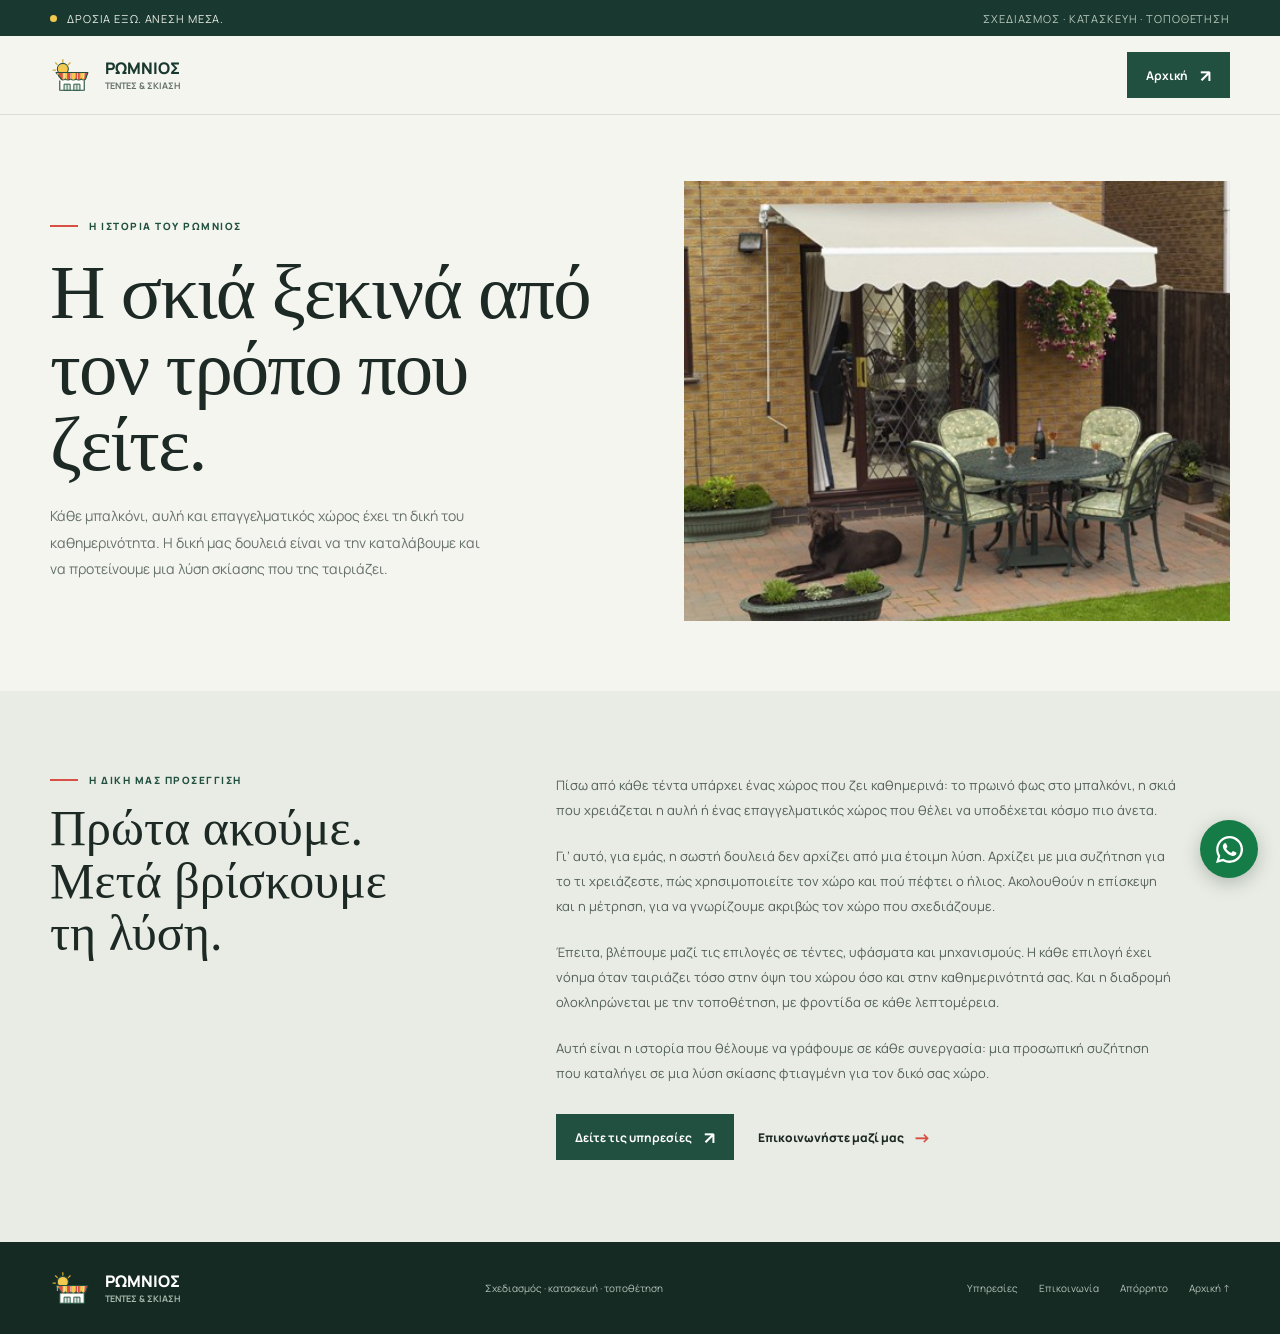
==== commit 43797755: "commit" ====
--- a/about.html
+++ b/about.html
@@ -69,7 +69,7 @@
         <span class="brand-name">ΡΩΜΝΙΟΣ<small>ΤΕΝΤΕΣ &amp; ΣΚΙΑΣΗ</small></span>
       </a>
       <span>Σχεδιασμός · κατασκευή · τοποθέτηση</span>
-      <div class="footer-links"><a href="index.html#ypiresies">Υπηρεσίες</a><a href="index.html#epikoinonia">Επικοινωνία</a><a href="index.html#arxi">Αρχική ↑</a></div>
+      <div class="footer-links"><a href="index.html#ypiresies">Υπηρεσίες</a><a href="index.html#epikoinonia">Επικοινωνία</a><a href="privacy.html">Απόρρητο</a><a href="index.html#arxi">Αρχική ↑</a></div>
     </div>
   </footer>
   <a class="whatsapp-button" href="index.html#epikoinonia" aria-label="Στείλτε μήνυμα στο WhatsApp" title="WhatsApp">
--- a/style.css
+++ b/style.css
@@ -6,8 +6,8 @@
       --white: #fffefa;
       --green: #214f40;
       --green-dark: #19382f;
-      --lime: #d3e67e;
-      --coral: #e4775d;
+      --lime: #f3c94f;
+      --coral: #d84f45;
       --line: #d9ded5;
       --serif: Georgia, "Times New Roman", serif;
       --sans: "Manrope", "DM Sans", sans-serif;
@@ -122,6 +122,18 @@
     .story-copy p { margin-bottom: 20px; color: #536159; font-size: 13px; line-height: 1.95; }
     .story-actions { display: flex; flex-wrap: wrap; align-items: center; gap: 24px; margin-top: 28px; }
 
+    .privacy-section { padding: 72px 0 96px; }
+    .privacy-content { max-width: 820px; }
+    .privacy-content h1 { margin-bottom: 16px; }
+    .privacy-updated { margin-bottom: 38px; color: var(--muted); font-size: 11px; }
+    .privacy-content h2 { margin: 34px 0 10px; font-size: 18px; line-height: 1.35; }
+    .privacy-content p, .privacy-content li { color: var(--muted); font-size: 12px; line-height: 1.9; }
+    .privacy-content ul { display: grid; gap: 7px; padding-left: 22px; }
+    .privacy-contact { padding: 17px 20px; border-left: 3px solid var(--coral); background: #e9ece4; }
+    .privacy-placeholder { color: var(--green-dark); font-weight: 800; }
+    .privacy-content a { text-decoration: underline; text-underline-offset: 2px; }
+    .form-bottom small a { color: inherit; text-decoration: underline; text-underline-offset: 2px; }
+
     .feature { display: grid; grid-template-columns: 1fr 1fr; min-height: 510px; background: #e5e9df; }
     .feature-visual { position: relative; min-height: 100%; }
     .feature-image { width: 100%; height: 100%; object-fit: cover; }
@@ -152,7 +164,10 @@
     .form-bottom small { max-width: 260px; color: #aebfb2; font-size: 9px; line-height: 1.6; }
     .form-bottom .button { background: var(--lime); color: var(--green-dark); cursor: pointer; }
     .form-bottom .button:hover { background: #e4f29e; }
+    .form-bottom .button:disabled { cursor: wait; opacity: .7; transform: none; }
     .form-status { grid-column: 1 / -1; min-height: 18px; color: var(--lime); font-size: 11px; }
+    .form-status.is-error { color: #ffc4bb; }
+    .form-status.is-success { color: var(--lime); }
 
     .footer { padding: 27px 0; background: #142a23; color: #b6c4ba; }
     .footer-inner { display: flex; align-items: center; justify-content: space-between; gap: 22px; font-size: 10px; }
